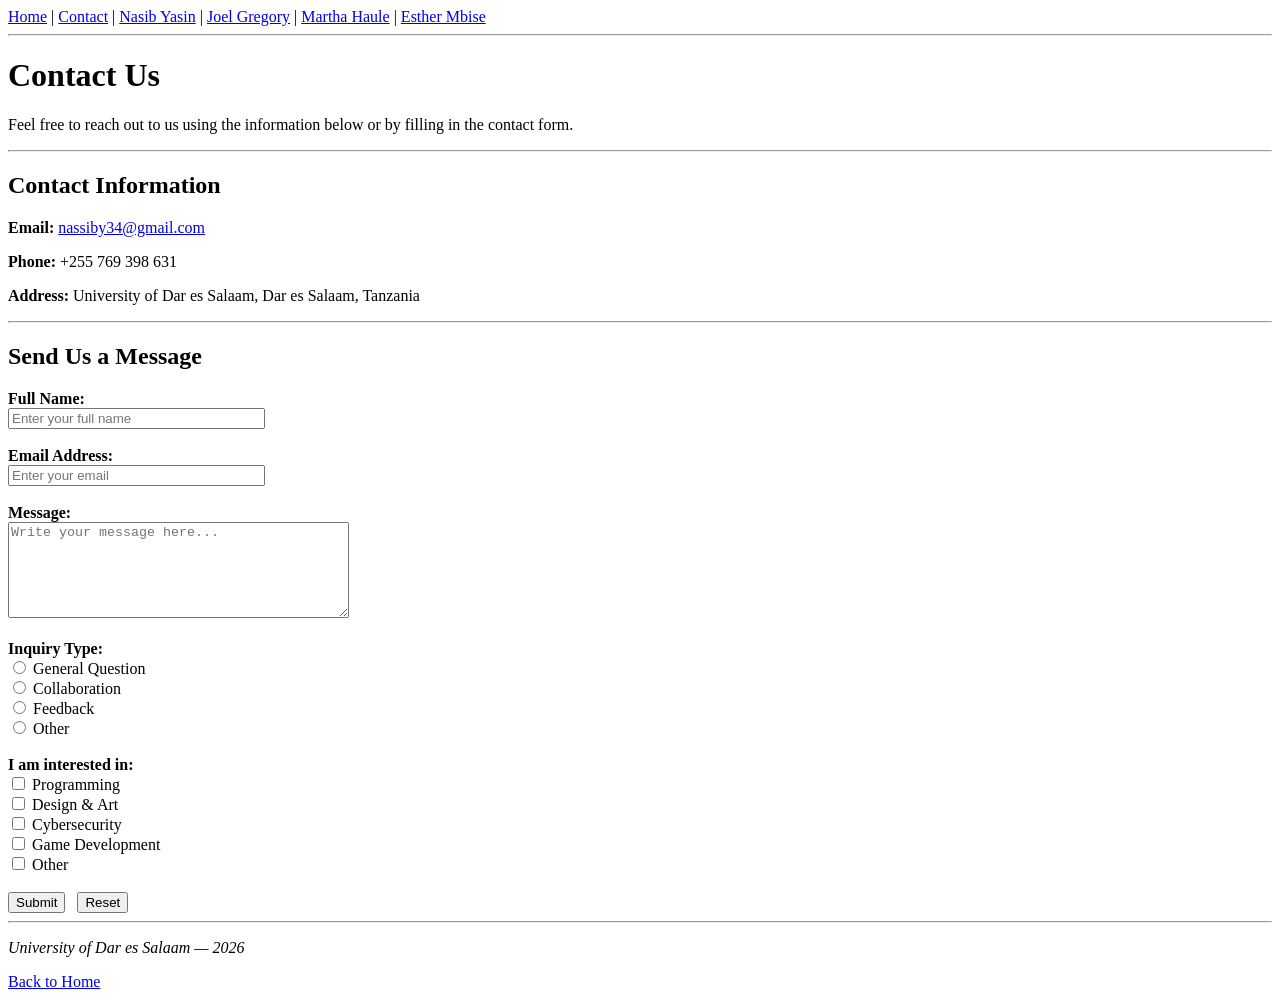
==== contact.html @ 98c67e51 "Add files via upload" ====
<!DOCTYPE html>
<html lang="en">

<head>
    <meta charset="UTF-8">
    <meta name="viewport" content="width=device-width, initial-scale=1.0">
    <title>Contact Us - Student Portfolio Website</title>
</head>

<body>

    <!-- ============================================================
         NAVIGATION MENU - Links to all group pages
         ============================================================ -->
    <nav>
        <a href="index.html">Home</a> |
        <a href="contact.html">Contact</a> |
        <a href="profile1.html">Nasib Yasin</a> |
        <a href="profile2.html">Joel Gregory</a> |
        <a href="profile3.html">Martha Haule</a> |
        <a href="profile4.html">Esther Mbise</a>
    </nav>

    <hr>

    <!-- ============================================================
         PAGE TITLE
         ============================================================ -->
    <h1>Contact Us</h1>
    <p>Feel free to reach out to us using the information below or by filling in the contact form.</p>

    <hr>

    <!-- ============================================================
         SECTION 1: CONTACT INFORMATION
         ============================================================ -->
    <h2>Contact Information</h2>

    <!-- Email as a mailto link -->
    <p><strong>Email:</strong> <a href="mailto:nassiby34@gmail.com">nassiby34@gmail.com</a></p>

    <!-- Phone number -->
    <p><strong>Phone:</strong> +255 769 398 631</p>

    <!-- Address -->
    <p><strong>Address:</strong> University of Dar es Salaam, Dar es Salaam, Tanzania</p>

    <hr>

    <!-- ============================================================
         SECTION 2: CONTACT FORM
         ============================================================ -->
    <h2>Send Us a Message</h2>

    <form>

        <!-- Name input -->
        <label for="name"><strong>Full Name:</strong></label><br>
        <input type="text" id="name" name="name" placeholder="Enter your full name" size="30">
        <span id="nameError"></span>
        <br><br>

        <!-- Email input -->
        <label for="email"><strong>Email Address:</strong></label><br>
        <input type="email" id="email" name="email" placeholder="Enter your email" size="30">
        <span id="emailError"></span>
        <br><br>

        <!-- Message textarea -->
        <label for="message"><strong>Message:</strong></label><br>
        <textarea id="message" name="message" rows="6" cols="40" placeholder="Write your message here..."></textarea>
        <span id="messageError"></span>
        <br><br>

        <!-- Radio buttons - Inquiry type -->
        <label><strong>Inquiry Type:</strong></label><br>
        <input type="radio" name="inquiry" value="general"> General Question<br>
        <input type="radio" name="inquiry" value="collaboration"> Collaboration<br>
        <input type="radio" name="inquiry" value="feedback"> Feedback<br>
        <input type="radio" name="inquiry" value="other"> Other<br>
        <span id="inquiryError"></span>
        <br>

        <!-- Checkboxes - Interests -->
        <label><strong>I am interested in:</strong></label><br>
        <input type="checkbox" name="interest" value="programming"> Programming<br>
        <input type="checkbox" name="interest" value="design"> Design &amp; Art<br>
        <input type="checkbox" name="interest" value="cybersecurity"> Cybersecurity<br>
        <input type="checkbox" name="interest" value="gamedev"> Game Development<br>
        <input type="checkbox" name="interest" value="other"> Other<br>
        <span id="interestError"></span>
        <br>

        <!-- Submit and Reset buttons -->
        <input type="submit" value="Submit">
        &nbsp;
        <input type="reset" value="Reset">

    </form>

    <hr>

    <!-- Footer -->
    <p><em>University of Dar es Salaam &mdash; 2026</em></p>
    <p><a href="index.html">Back to Home</a></p>

  <script src="js/contact.js" defer></script>

</body>

</html>
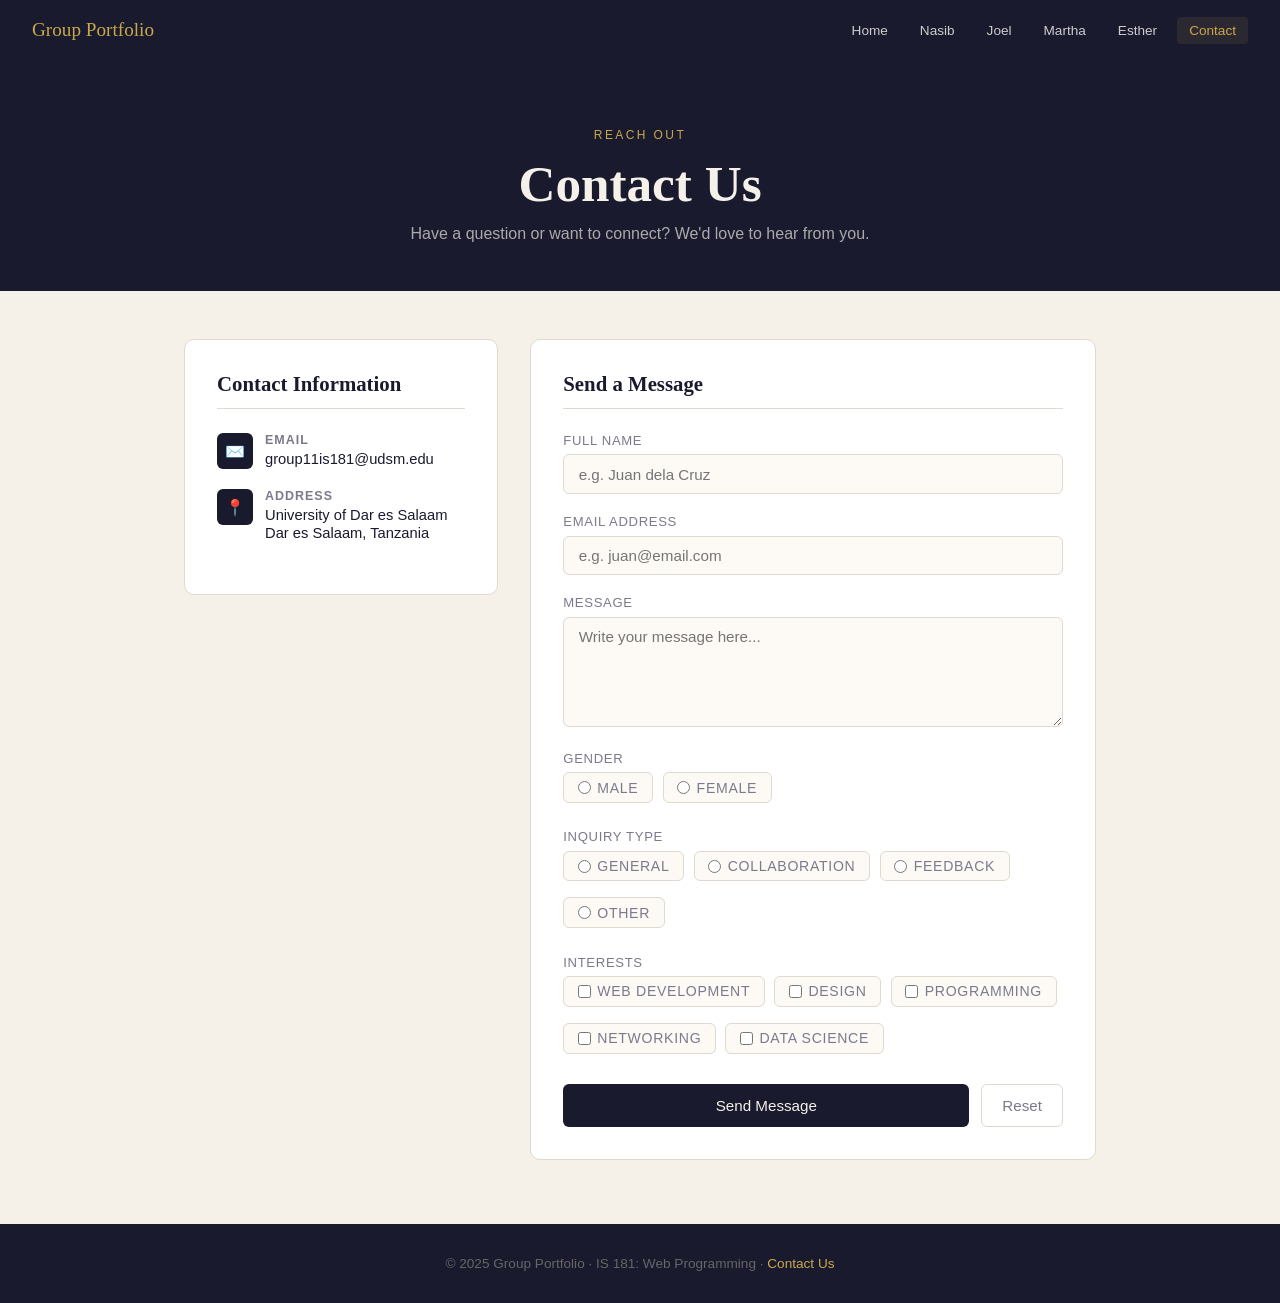
==== commit 10ccaee8: "Add files via upload" ====
--- a/contact.html
+++ b/contact.html
@@ -1,111 +1,465 @@
 <!DOCTYPE html>
 <html lang="en">
-
 <head>
-    <meta charset="UTF-8">
-    <meta name="viewport" content="width=device-width, initial-scale=1.0">
-    <title>Contact Us - Student Portfolio Website</title>
+  <meta charset="UTF-8" />
+  <meta name="viewport" content="width=device-width, initial-scale=1.0"/>
+  <title>Contact Us | Student Portfolio Website</title>
+  <link href="https://fonts.googleapis.com/css2?family=Playfair+Display:wght@700;900&family=DM+Sans:wght@300;400;500&display=swap" rel="stylesheet"/>
+  <style>
+    *, *::before, *::after { box-sizing: border-box; margin: 0; padding: 0; }
+
+    :root {
+      --ink: #1a1a2e;
+      --cream: #f5f0e8;
+      --gold: #c9a84c;
+      --muted: #7a7a8c;
+      --card: #ffffff;
+      --border: #e0d9cd;
+    }
+
+    body {
+      font-family: 'DM Sans', sans-serif;
+      background-color: var(--cream);
+      color: var(--ink);
+      min-height: 100vh;
+    }
+
+    /* NAV */
+    nav {
+      background: var(--ink);
+      padding: 0 2rem;
+      display: flex;
+      align-items: center;
+      justify-content: space-between;
+      position: sticky;
+      top: 0;
+      z-index: 100;
+      height: 60px;
+    }
+
+    .nav-brand {
+      font-family: 'Playfair Display', serif;
+      color: var(--gold);
+      font-size: 1.2rem;
+      text-decoration: none;
+    }
+
+    .nav-links {
+      display: flex;
+      gap: 0.5rem;
+      list-style: none;
+      flex-wrap: wrap;
+    }
+
+    .nav-links a {
+      color: #ccc;
+      text-decoration: none;
+      font-size: 0.85rem;
+      padding: 0.4rem 0.75rem;
+      border-radius: 4px;
+      transition: color 0.2s, background 0.2s;
+    }
+
+    .nav-links a:hover, .nav-links a.active {
+      color: var(--gold);
+      background: rgba(201,168,76,0.1);
+    }
+
+    /* PAGE HEADER */
+    .page-header {
+      background: var(--ink);
+      color: var(--cream);
+      text-align: center;
+      padding: 3.5rem 2rem 3rem;
+    }
+
+    .page-header .label {
+      font-size: 0.75rem;
+      letter-spacing: 0.2em;
+      text-transform: uppercase;
+      color: var(--gold);
+      margin-bottom: 0.75rem;
+    }
+
+    .page-header h1 {
+      font-family: 'Playfair Display', serif;
+      font-size: clamp(2rem, 5vw, 3.2rem);
+    }
+
+    .page-header p {
+      color: #aaa;
+      margin-top: 0.75rem;
+      font-size: 1rem;
+    }
+
+    /* MAIN LAYOUT */
+    .container {
+      max-width: 960px;
+      margin: 3rem auto;
+      padding: 0 1.5rem;
+      display: grid;
+      grid-template-columns: 1fr 1.8fr;
+      gap: 2rem;
+      align-items: start;
+    }
+
+    @media (max-width: 680px) {
+      .container { grid-template-columns: 1fr; }
+    }
+
+    /* INFO CARD */
+    .info-card {
+      background: var(--card);
+      border: 1px solid var(--border);
+      border-radius: 10px;
+      padding: 2rem;
+    }
+
+    .info-card h2 {
+      font-family: 'Playfair Display', serif;
+      font-size: 1.3rem;
+      margin-bottom: 1.5rem;
+      padding-bottom: 0.75rem;
+      border-bottom: 1px solid var(--border);
+    }
+
+    .info-item {
+      display: flex;
+      gap: 0.75rem;
+      align-items: flex-start;
+      margin-bottom: 1.25rem;
+    }
+
+    .info-icon {
+      width: 36px;
+      height: 36px;
+      background: var(--ink);
+      border-radius: 6px;
+      display: flex;
+      align-items: center;
+      justify-content: center;
+      font-size: 1rem;
+      flex-shrink: 0;
+    }
+
+    .info-text strong {
+      display: block;
+      font-size: 0.78rem;
+      letter-spacing: 0.08em;
+      text-transform: uppercase;
+      color: var(--muted);
+      margin-bottom: 0.2rem;
+    }
+
+    .info-text a {
+      color: var(--ink);
+      text-decoration: none;
+      font-size: 0.92rem;
+    }
+
+    .info-text a:hover { color: var(--gold); }
+    .info-text span { font-size: 0.92rem; }
+
+    /* FORM CARD */
+    .form-card {
+      background: var(--card);
+      border: 1px solid var(--border);
+      border-radius: 10px;
+      padding: 2rem;
+    }
+
+    .form-card h2 {
+      font-family: 'Playfair Display', serif;
+      font-size: 1.3rem;
+      margin-bottom: 1.5rem;
+      padding-bottom: 0.75rem;
+      border-bottom: 1px solid var(--border);
+    }
+
+    .form-group {
+      margin-bottom: 1.25rem;
+    }
+
+    label {
+      display: block;
+      font-size: 0.82rem;
+      font-weight: 500;
+      letter-spacing: 0.05em;
+      text-transform: uppercase;
+      color: var(--muted);
+      margin-bottom: 0.4rem;
+    }
+
+    input[type="text"],
+    input[type="email"],
+    textarea,
+    select {
+      width: 100%;
+      padding: 0.65rem 0.9rem;
+      border: 1px solid var(--border);
+      border-radius: 6px;
+      font-family: 'DM Sans', sans-serif;
+      font-size: 0.95rem;
+      background: #fdfaf5;
+      color: var(--ink);
+      transition: border-color 0.2s;
+      outline: none;
+    }
+
+    input:focus, textarea:focus {
+      border-color: var(--gold);
+    }
+
+    textarea {
+      resize: vertical;
+      min-height: 110px;
+    }
+
+    /* RADIO & CHECKBOX */
+    .radio-group, .checkbox-group {
+      display: flex;
+      flex-wrap: wrap;
+      gap: 0.6rem;
+      margin-top: 0.4rem;
+    }
+
+    .radio-option, .checkbox-option {
+      display: flex;
+      align-items: center;
+      gap: 0.4rem;
+      background: #fdfaf5;
+      border: 1px solid var(--border);
+      border-radius: 6px;
+      padding: 0.4rem 0.85rem;
+      cursor: pointer;
+      font-size: 0.88rem;
+      transition: border-color 0.2s, background 0.2s;
+    }
+
+    .radio-option:hover, .checkbox-option:hover {
+      border-color: var(--gold);
+      background: #fdf6e3;
+    }
+
+    input[type="radio"], input[type="checkbox"] {
+      width: auto;
+      accent-color: var(--gold);
+    }
+
+    /* ERROR & SUCCESS MESSAGES */
+    .error-msg {
+      display: none;
+      color: red;
+      font-size: 0.85rem;
+      margin-top: 4px;
+    }
+
+    #successMsg {
+      display: none;
+      color: green;
+      font-weight: bold;
+      margin-top: 10px;
+    }
+
+    /* BUTTONS */
+    .btn-row {
+      display: flex;
+      gap: 0.75rem;
+      margin-top: 1.5rem;
+    }
+
+    .btn-submit {
+      flex: 1;
+      background: var(--ink);
+      color: var(--cream);
+      border: none;
+      padding: 0.75rem 1.5rem;
+      border-radius: 6px;
+      font-family: 'DM Sans', sans-serif;
+      font-size: 0.95rem;
+      font-weight: 500;
+      cursor: pointer;
+      transition: background 0.2s;
+    }
+
+    .btn-submit:hover { background: var(--gold); color: var(--ink); }
+
+    .btn-reset {
+      background: transparent;
+      color: var(--muted);
+      border: 1px solid var(--border);
+      padding: 0.75rem 1.25rem;
+      border-radius: 6px;
+      font-family: 'DM Sans', sans-serif;
+      font-size: 0.95rem;
+      cursor: pointer;
+      transition: border-color 0.2s, color 0.2s;
+    }
+
+    .btn-reset:hover { border-color: var(--ink); color: var(--ink); }
+
+    /* FOOTER */
+    footer {
+      background: var(--ink);
+      color: #666;
+      text-align: center;
+      padding: 2rem;
+      font-size: 0.85rem;
+      margin-top: 4rem;
+    }
+
+    footer a { color: var(--gold); text-decoration: none; }
+  </style>
 </head>
-
 <body>
 
-    <!-- ============================================================
-         NAVIGATION MENU - Links to all group pages
-         ============================================================ -->
-    <nav>
-        <a href="index.html">Home</a> |
-        <a href="contact.html">Contact</a> |
-        <a href="profile1.html">Nasib Yasin</a> |
-        <a href="profile2.html">Joel Gregory</a> |
-        <a href="profile3.html">Martha Haule</a> |
-        <a href="profile4.html">Esther Mbise</a>
-    </nav>
-
-    <hr>
-
-    <!-- ============================================================
-         PAGE TITLE
-         ============================================================ -->
+  <!-- NAVIGATION -->
+  <nav>
+    <a class="nav-brand" href="index.html">Group Portfolio</a>
+    <ul class="nav-links">
+      <li><a href="index.html">Home</a></li>
+      <li><a href="profile1.html">Nasib</a></li>
+      <li><a href="profile2.html">Joel</a></li>
+      <li><a href="profile3.html">Martha</a></li>
+      <li><a href="profile4.html">Esther</a></li>
+      <li><a href="contact.html" class="active">Contact</a></li>
+    </ul>
+  </nav>
+
+  <!-- PAGE HEADER -->
+  <div class="page-header">
+    <p class="label">Reach Out</p>
     <h1>Contact Us</h1>
-    <p>Feel free to reach out to us using the information below or by filling in the contact form.</p>
-
-    <hr>
-
-    <!-- ============================================================
-         SECTION 1: CONTACT INFORMATION
-         ============================================================ -->
-    <h2>Contact Information</h2>
-
-    <!-- Email as a mailto link -->
-    <p><strong>Email:</strong> <a href="mailto:nassiby34@gmail.com">nassiby34@gmail.com</a></p>
-
-    <!-- Phone number -->
-    <p><strong>Phone:</strong> +255 769 398 631</p>
-
-    <!-- Address -->
-    <p><strong>Address:</strong> University of Dar es Salaam, Dar es Salaam, Tanzania</p>
-
-    <hr>
-
-    <!-- ============================================================
-         SECTION 2: CONTACT FORM
-         ============================================================ -->
-    <h2>Send Us a Message</h2>
-
-    <form>
-
-        <!-- Name input -->
-        <label for="name"><strong>Full Name:</strong></label><br>
-        <input type="text" id="name" name="name" placeholder="Enter your full name" size="30">
-        <span id="nameError"></span>
-        <br><br>
-
-        <!-- Email input -->
-        <label for="email"><strong>Email Address:</strong></label><br>
-        <input type="email" id="email" name="email" placeholder="Enter your email" size="30">
-        <span id="emailError"></span>
-        <br><br>
-
-        <!-- Message textarea -->
-        <label for="message"><strong>Message:</strong></label><br>
-        <textarea id="message" name="message" rows="6" cols="40" placeholder="Write your message here..."></textarea>
-        <span id="messageError"></span>
-        <br><br>
-
-        <!-- Radio buttons - Inquiry type -->
-        <label><strong>Inquiry Type:</strong></label><br>
-        <input type="radio" name="inquiry" value="general"> General Question<br>
-        <input type="radio" name="inquiry" value="collaboration"> Collaboration<br>
-        <input type="radio" name="inquiry" value="feedback"> Feedback<br>
-        <input type="radio" name="inquiry" value="other"> Other<br>
-        <span id="inquiryError"></span>
-        <br>
-
-        <!-- Checkboxes - Interests -->
-        <label><strong>I am interested in:</strong></label><br>
-        <input type="checkbox" name="interest" value="programming"> Programming<br>
-        <input type="checkbox" name="interest" value="design"> Design &amp; Art<br>
-        <input type="checkbox" name="interest" value="cybersecurity"> Cybersecurity<br>
-        <input type="checkbox" name="interest" value="gamedev"> Game Development<br>
-        <input type="checkbox" name="interest" value="other"> Other<br>
-        <span id="interestError"></span>
-        <br>
-
-        <!-- Submit and Reset buttons -->
-        <input type="submit" value="Submit">
-        &nbsp;
-        <input type="reset" value="Reset">
-
-    </form>
-
-    <hr>
-
-    <!-- Footer -->
-    <p><em>University of Dar es Salaam &mdash; 2026</em></p>
-    <p><a href="index.html">Back to Home</a></p>
-
-  <script src="js/contact.js" defer></script>
+    <p>Have a question or want to connect? We'd love to hear from you.</p>
+  </div>
+
+  <!-- MAIN CONTENT -->
+  <div class="container">
+
+    <!-- LEFT: CONTACT INFO -->
+    <div class="info-card">
+      <h2>Contact Information</h2>
+
+      <div class="info-item">
+        <div class="info-icon">✉️</div>
+        <div class="info-text">
+          <strong>Email</strong>
+          <a href="mailto:group11is181@udsm.edu">group11is181@udsm.edu</a>
+        </div>
+      </div>
+
+      <div class="info-item">
+        <div class="info-icon">📍</div>
+        <div class="info-text">
+          <strong>Address</strong>
+          <span>University of Dar es Salaam<br/>Dar es Salaam, Tanzania</span>
+        </div>
+      </div>
+    </div>
+
+    <!-- RIGHT: CONTACT FORM -->
+    <div class="form-card">
+      <h2>Send a Message</h2>
+
+      <form action="#" method="POST">
+
+        <!-- Name -->
+        <div class="form-group">
+          <label for="name">Full Name</label>
+          <input type="text" id="name" name="name" placeholder="e.g. Juan dela Cruz" />
+          <span id="nameError" class="error-msg"></span>
+        </div>
+
+        <!-- Email -->
+        <div class="form-group">
+          <label for="email">Email Address</label>
+          <input type="email" id="email" name="email" placeholder="e.g. juan@email.com" />
+          <span id="emailError" class="error-msg"></span>
+        </div>
+
+        <!-- Message -->
+        <div class="form-group">
+          <label for="message">Message</label>
+          <textarea id="message" name="message" placeholder="Write your message here..."></textarea>
+          <span id="messageError" class="error-msg"></span>
+        </div>
+
+        <!-- Gender (Radio Buttons) -->
+        <div class="form-group">
+          <label>Gender</label>
+          <div class="radio-group">
+            <label class="radio-option">
+              <input type="radio" name="gender" value="male" /> Male
+            </label>
+            <label class="radio-option">
+              <input type="radio" name="gender" value="female" /> Female
+            </label>
+          </div>
+        </div>
+
+        <!-- Inquiry Type (Radio Buttons) -->
+        <div class="form-group">
+          <label>Inquiry Type</label>
+          <div class="radio-group">
+            <label class="radio-option">
+              <input type="radio" name="inquiry" value="general" /> General
+            </label>
+            <label class="radio-option">
+              <input type="radio" name="inquiry" value="collaboration" /> Collaboration
+            </label>
+            <label class="radio-option">
+              <input type="radio" name="inquiry" value="feedback" /> Feedback
+            </label>
+            <label class="radio-option">
+              <input type="radio" name="inquiry" value="other" /> Other
+            </label>
+          </div>
+          <span id="inquiryError" class="error-msg"></span>
+        </div>
+
+        <!-- Interests (Checkboxes) -->
+        <div class="form-group">
+          <label>Interests</label>
+          <div class="checkbox-group">
+            <label class="checkbox-option">
+              <input type="checkbox" name="interest" value="web-dev" /> Web Development
+            </label>
+            <label class="checkbox-option">
+              <input type="checkbox" name="interest" value="design" /> Design
+            </label>
+            <label class="checkbox-option">
+              <input type="checkbox" name="interest" value="programming" /> Programming
+            </label>
+            <label class="checkbox-option">
+              <input type="checkbox" name="interest" value="networking" /> Networking
+            </label>
+            <label class="checkbox-option">
+              <input type="checkbox" name="interest" value="data" /> Data Science
+            </label>
+          </div>
+          <span id="interestError" class="error-msg"></span>
+        </div>
+
+        <!-- Success message -->
+        <div id="successMsg"></div>
+
+        <!-- Buttons -->
+        <div class="btn-row">
+          <button type="submit" class="btn-submit">Send Message</button>
+          <button type="reset" class="btn-reset">Reset</button>
+        </div>
+
+      </form>
+    </div>
+
+  </div>
+
+  <footer>
+    <p>© 2025 Group Portfolio · IS 181: Web Programming · <a href="contact.html">Contact Us</a></p>
+  </footer>
+
+  <!-- JS LINK (external, placed before closing body tag) -->
+  <script src="contact.js"></script>
 
 </body>
-
 </html>
